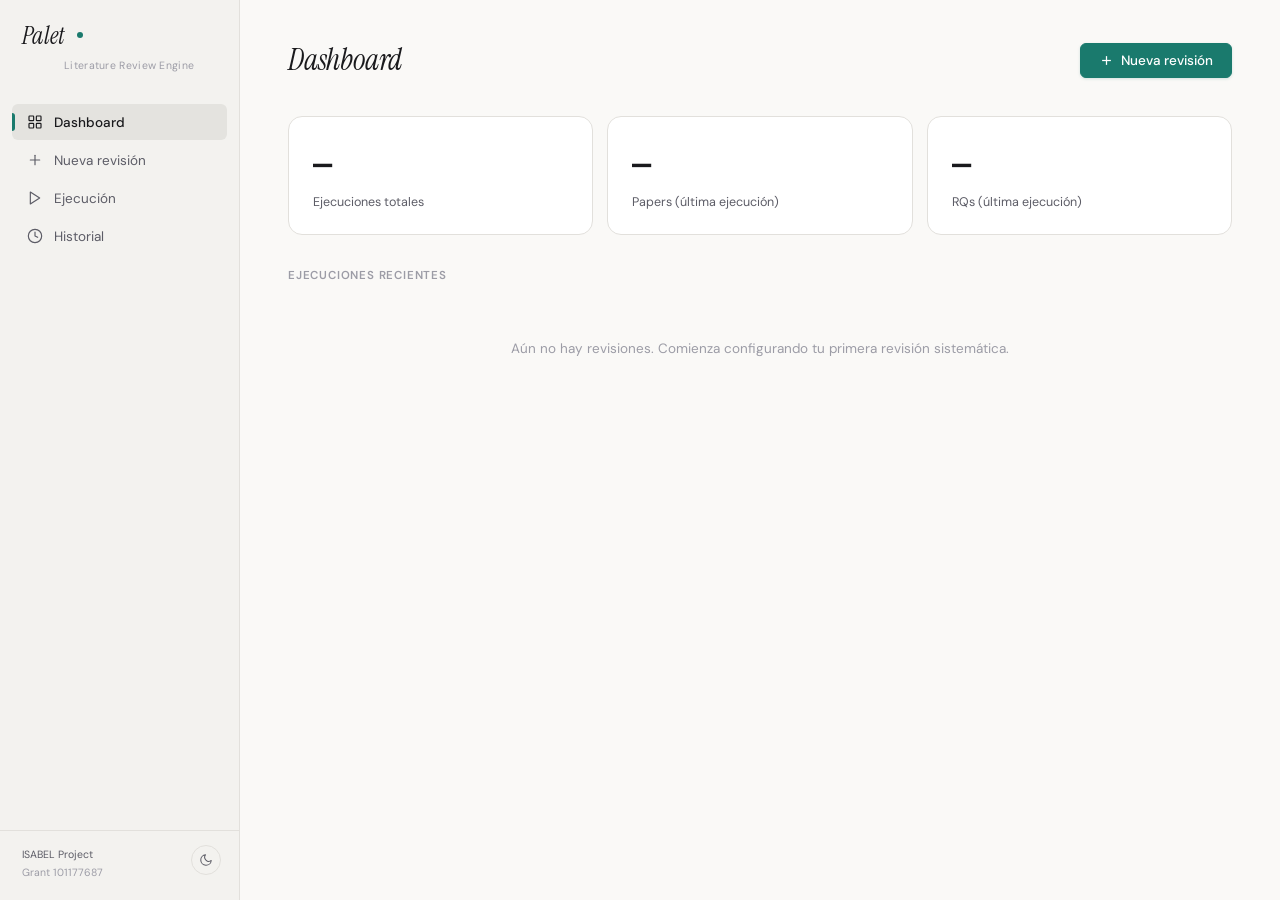
==== templates/index.html @ 7a65aa5c "feat: initial release of PALET v1.0 Prompt-based Automated Literature Extraction Tool for systematic" ====
<!DOCTYPE html>
<html lang="es">

<head>
    <meta charset="UTF-8">
    <meta name="viewport" content="width=device-width, initial-scale=1.0">
    <title>PALET</title>
    <link rel="stylesheet" href="/static/css/style.css">
</head>

<body>
    <!-- ═══ MOBILE OVERLAY ═══ -->
    <div class="sidebar-overlay" id="sidebar-overlay" onclick="closeMobileSidebar()"></div>

    <!-- ═══ SIDEBAR ═══ -->
    <nav class="sidebar" id="sidebar">
        <div class="sidebar-header">
            <div class="logo">
                <span class="logo-wordmark">Palet</span>
                <span class="logo-dot"></span>
            </div>
            <span class="logo-subtitle">Literature Review Engine</span>
        </div>

        <div class="sidebar-nav">
            <button class="nav-item active" data-view="dashboard" onclick="navigateTo('dashboard')">
                <span class="nav-icon">
                    <svg viewBox="0 0 24 24">
                        <rect x="3" y="3" width="7" height="7" rx="1" />
                        <rect x="14" y="3" width="7" height="7" rx="1" />
                        <rect x="3" y="14" width="7" height="7" rx="1" />
                        <rect x="14" y="14" width="7" height="7" rx="1" />
                    </svg>
                </span>
                <span>Dashboard</span>
            </button>
            <button class="nav-item" data-view="new-review" onclick="navigateTo('new-review')">
                <span class="nav-icon">
                    <svg viewBox="0 0 24 24">
                        <line x1="12" y1="5" x2="12" y2="19" />
                        <line x1="5" y1="12" x2="19" y2="12" />
                    </svg>
                </span>
                <span>Nueva revisión</span>
            </button>
            <button class="nav-item" data-view="execution" onclick="navigateTo('execution')">
                <span class="nav-icon">
                    <svg viewBox="0 0 24 24">
                        <polygon points="5 3 19 12 5 21 5 3" />
                    </svg>
                </span>
                <span>Ejecución</span>
                <span class="sidebar-pulse" id="sidebar-pulse"></span>
            </button>
            <button class="nav-item" data-view="history" onclick="navigateTo('history')">
                <span class="nav-icon">
                    <svg viewBox="0 0 24 24">
                        <circle cx="12" cy="12" r="10" />
                        <polyline points="12 6 12 12 16 14" />
                    </svg>
                </span>
                <span>Historial</span>
            </button>
        </div>

        <div class="sidebar-footer">
            <button class="theme-toggle" id="theme-toggle" onclick="toggleTheme()" title="Cambiar tema">
                <svg id="theme-icon-moon" viewBox="0 0 24 24">
                    <path d="M21 12.79A9 9 0 1 1 11.21 3 7 7 0 0 0 21 12.79z" />
                </svg>
                <svg id="theme-icon-sun" viewBox="0 0 24 24" style="display:none">
                    <circle cx="12" cy="12" r="5" />
                    <line x1="12" y1="1" x2="12" y2="3" />
                    <line x1="12" y1="21" x2="12" y2="23" />
                    <line x1="4.22" y1="4.22" x2="5.64" y2="5.64" />
                    <line x1="18.36" y1="18.36" x2="19.78" y2="19.78" />
                    <line x1="1" y1="12" x2="3" y2="12" />
                    <line x1="21" y1="12" x2="23" y2="12" />
                    <line x1="4.22" y1="19.78" x2="5.64" y2="18.36" />
                    <line x1="18.36" y1="5.64" x2="19.78" y2="4.22" />
                </svg>
            </button>
            <div class="sidebar-meta">ISABEL Project</div>
            <div class="sidebar-meta dim">Grant 101177687</div>
        </div>
    </nav>

    <!-- ═══ MAIN CONTENT ═══ -->
    <main class="content">

        <!-- Mobile header -->
        <div class="mobile-header">
            <button class="hamburger-btn" onclick="openMobileSidebar()">
                <svg viewBox="0 0 24 24">
                    <line x1="3" y1="12" x2="21" y2="12" />
                    <line x1="3" y1="6" x2="21" y2="6" />
                    <line x1="3" y1="18" x2="21" y2="18" />
                </svg>
            </button>
            <span class="logo-wordmark" style="font-size:22px;">Palet<span class="logo-dot"
                    style="width:5px;height:5px;"></span></span>
            <div style="width:40px;"></div>
        </div>

        <!-- ══ DASHBOARD ══ -->
        <section id="view-dashboard" class="view active">
            <div class="view-header">
                <h1>Dashboard</h1>
                <button class="btn btn-primary" onclick="navigateTo('new-review')">
                    <svg viewBox="0 0 24 24" width="16" height="16" stroke="currentColor" fill="none" stroke-width="2">
                        <line x1="12" y1="5" x2="12" y2="19" />
                        <line x1="5" y1="12" x2="19" y2="12" />
                    </svg>
                    Nueva revisión
                </button>
            </div>

            <div class="stats-grid" id="dashboard-stats">
                <div class="stat-card">
                    <div class="stat-value" id="stat-total-runs">—</div>
                    <div class="stat-label">Ejecuciones totales</div>
                </div>
                <div class="stat-card">
                    <div class="stat-value" id="stat-last-papers">—</div>
                    <div class="stat-label">Papers (última ejecución)</div>
                </div>
                <div class="stat-card">
                    <div class="stat-value" id="stat-last-rqs">—</div>
                    <div class="stat-label">RQs (última ejecución)</div>
                </div>
            </div>

            <!-- Sparkline chart -->
            <div class="sparkline-container" id="dashboard-sparkline" style="display:none;">
                <div class="sparkline-title">Papers por ejecución</div>
                <div class="sparkline-chart" id="sparkline-chart"></div>
            </div>

            <!-- Enriched last run card -->
            <div id="dashboard-last-run" style="display: none;"></div>

            <div class="section-header">
                <h2>Ejecuciones recientes</h2>
            </div>
            <div id="dashboard-recent" class="runs-list">
                <!-- Skeleton loading -->
                <div class="skeleton skeleton-card"></div>
                <div class="skeleton skeleton-card"></div>
                <div class="skeleton skeleton-card"></div>
            </div>
        </section>

        <!-- ══ NUEVA REVISIÓN ══ -->
        <section id="view-new-review" class="view">
            <div class="view-header">
                <h1>Nueva revisión sistemática</h1>
            </div>

            <form id="arq-form" onsubmit="return false;">
                <div class="form-layout">
                    <!-- Main column -->
                    <div class="form-main">
                        <div class="form-group">
                            <label for="seed-prompt">Seed Prompt</label>
                            <textarea id="seed-prompt" rows="12"
                                placeholder="Describe tu tema de investigación en lenguaje natural. Por ejemplo:&#10;&#10;Quiero investigar el impacto de la inteligencia artificial en el mercado laboral europeo, con foco en la creación y destrucción de empleo en sectores como manufactura, servicios y tecnología. Me interesan estudios empíricos publicados desde 2015 que analicen tanto los efectos positivos como negativos de la automatización y la digitalización en el empleo."></textarea>
                            <div class="form-hint">
                                <span id="char-count">0 caracteres</span>
                                <button type="button" class="btn-link" onclick="showSeedPrompts()">Cargar prompt
                                    existente</button>
                            </div>
                        </div>

                        <!-- Cost estimate -->
                        <div class="cost-card" id="cost-estimate" style="display: none;">
                            <div class="cost-header">
                                <span class="cost-title">Coste estimado</span>
                                <span class="cost-badge">aproximado</span>
                            </div>
                            <div class="cost-grid">
                                <div>
                                    <div class="cost-value" id="cost-usd">$0.00</div>
                                    <div class="cost-label">USD</div>
                                </div>
                                <div>
                                    <div class="cost-value" id="cost-eur">€0.00</div>
                                    <div class="cost-label">EUR</div>
                                </div>
                                <div>
                                    <div class="cost-value" id="cost-tokens">0</div>
                                    <div class="cost-label">tokens totales</div>
                                </div>
                            </div>
                            <div class="cost-note">
                                Basado en precios de Claude Sonnet 4.5 ($3/MTok input, $15/MTok output).
                                <a href="https://docs.anthropic.com" target="_blank">Verificar precios actuales</a>.
                            </div>
                        </div>
                    </div>

                    <!-- Parameters sidebar -->
                    <div class="form-sidebar">
                        <h3>Parámetros</h3>

                        <div class="param-group">
                            <div class="param-group-title">
                                <svg viewBox="0 0 24 24">
                                    <path d="M4 19.5A2.5 2.5 0 0 1 6.5 17H20" />
                                    <path d="M6.5 2H20v20H6.5A2.5 2.5 0 0 1 4 19.5v-15A2.5 2.5 0 0 1 6.5 2z" />
                                </svg>
                                Resultados
                            </div>
                            <div class="form-group">
                                <label for="max-results">Máx. papers por BD</label>
                                <input type="number" id="max-results" value="20" min="1" max="1000">
                            </div>
                        </div>

                        <div class="param-group">
                            <div class="param-group-title">
                                <svg viewBox="0 0 24 24">
                                    <rect x="3" y="4" width="18" height="18" rx="2" ry="2" />
                                    <line x1="16" y1="2" x2="16" y2="6" />
                                    <line x1="8" y1="2" x2="8" y2="6" />
                                    <line x1="3" y1="10" x2="21" y2="10" />
                                </svg>
                                Rango temporal
                            </div>
                            <div class="form-row">
                                <div class="form-group">
                                    <label for="min-year">Año mín.</label>
                                    <input type="number" id="min-year" value="1980" min="1900" max="2026">
                                </div>
                                <div class="form-group">
                                    <label for="max-year">Año máx.</label>
                                    <input type="number" id="max-year" value="2025" min="1900" max="2026">
                                </div>
                            </div>
                        </div>

                        <div class="param-group">
                            <div class="param-group-title">
                                <svg viewBox="0 0 24 24">
                                    <path d="M14 2H6a2 2 0 0 0-2 2v16a2 2 0 0 0 2 2h12a2 2 0 0 0 2-2V8z" />
                                    <polyline points="14 2 14 8 20 8" />
                                </svg>
                                Tipos de documento
                            </div>
                            <div class="checkbox-group">
                                <label class="checkbox"><input type="checkbox" name="doc-type" value="article" checked>
                                    Article</label>
                                <label class="checkbox"><input type="checkbox" name="doc-type" value="review" checked>
                                    Review</label>
                                <label class="checkbox"><input type="checkbox" name="doc-type" value="conference_paper">
                                    Conference paper</label>
                                <label class="checkbox"><input type="checkbox" name="doc-type" value="book_chapter">
                                    Book chapter</label>
                            </div>
                        </div>

                        <div class="param-group">
                            <div class="param-group-title">
                                <svg viewBox="0 0 24 24">
                                    <ellipse cx="12" cy="5" rx="9" ry="3" />
                                    <path d="M21 12c0 1.66-4 3-9 3s-9-1.34-9-3" />
                                    <path d="M3 5v14c0 1.66 4 3 9 3s9-1.34 9-3V5" />
                                </svg>
                                Bases de datos
                            </div>
                            <div class="checkbox-group">
                                <label class="checkbox"><input type="checkbox" name="database" value="openalex" checked>
                                    OpenAlex</label>
                                <label class="checkbox"><input type="checkbox" name="database" value="pubmed" checked>
                                    PubMed</label>
                                <label class="checkbox"><input type="checkbox" name="database" value="scopus" disabled>
                                    Scopus <span class="tag-disabled">pendiente token</span></label>
                            </div>
                        </div>

                        <div class="form-group" style="margin-top: 4px;">
                            <label class="checkbox toggle-checkbox">
                                <input type="checkbox" id="auto-accept" checked>
                                <span>Auto-accept</span>
                            </label>
                            <div class="form-hint" style="margin-top:4px;">Si está desactivado, se detiene tras cada
                                fase para aprobación.</div>
                        </div>

                        <div class="divider"></div>

                        <button type="button" class="btn btn-launch btn-full" onclick="launchPipeline()">
                            <svg viewBox="0 0 24 24">
                                <polygon points="5 3 19 12 5 21 5 3" />
                            </svg>
                            Iniciar revisión
                        </button>
                    </div>
                </div>
            </form>
        </section>

        <!-- ══ EJECUCIÓN ══ -->
        <section id="view-execution" class="view">
            <div class="view-header">
                <h1>Ejecución del pipeline</h1>
                <span class="exec-timer-display" id="exec-timer">0s</span>
            </div>

            <div id="exec-idle" class="empty-state-large">
                <div class="empty-state-illustration">
                    <svg viewBox="0 0 80 80">
                        <rect x="10" y="18" width="60" height="46" rx="4" stroke-width="1.5" />
                        <line x1="10" y1="30" x2="70" y2="30" stroke-width="1.5" />
                        <circle cx="18" cy="24" r="2" />
                        <circle cx="26" cy="24" r="2" />
                        <circle cx="34" cy="24" r="2" />
                        <line x1="22" y1="40" x2="58" y2="40" stroke-width="1.5" />
                        <line x1="22" y1="48" x2="48" y2="48" stroke-width="1.5" />
                        <line x1="22" y1="56" x2="38" y2="56" stroke-width="1.5" />
                    </svg>
                </div>
                <h3>Sin pipeline en ejecución</h3>
                <p>Configura y lanza una nueva revisión sistemática para comenzar.</p>
                <button class="btn btn-primary" onclick="navigateTo('new-review')">
                    <svg viewBox="0 0 24 24" width="16" height="16" stroke="currentColor" fill="none" stroke-width="2">
                        <line x1="12" y1="5" x2="12" y2="19" />
                        <line x1="5" y1="12" x2="19" y2="12" />
                    </svg>
                    Iniciar nueva revisión
                </button>
            </div>

            <div id="exec-active" style="display: none;">
                <!-- Phase stepper -->
                <div class="phase-stepper" id="phase-stepper"></div>

                <!-- Current phase status -->
                <div class="exec-status" id="exec-status">
                    <div class="spinner">
                        <div class="spinner-dot"></div>
                        <div class="spinner-dot"></div>
                        <div class="spinner-dot"></div>
                    </div>
                    <span id="exec-message">Iniciando...</span>
                </div>

                <!-- Approval buttons -->
                <div class="approval-bar" id="approval-bar" style="display: none;">
                    <span class="approval-text">Aprobar el resultado de esta fase?</span>
                    <button class="btn btn-approve" onclick="approvePhase()">Aprobar</button>
                    <button class="btn btn-reject" onclick="rejectPhase()">Rechazar</button>
                </div>

                <!-- Completed phases log -->
                <div class="phases-log" id="phases-log"></div>

                <!-- Result card -->
                <div class="result-card" id="result-card" style="display: none;">
                    <div class="result-icon">
                        <svg viewBox="0 0 52 52">
                            <circle cx="26" cy="26" r="24" />
                            <path d="M16 27l6 6 14-14" />
                        </svg>
                    </div>
                    <h2>Pipeline completado</h2>
                    <p id="result-message"></p>
                    <div class="result-actions">
                        <button class="btn btn-primary" id="btn-download-pdf" onclick="downloadResult()">
                            <svg viewBox="0 0 24 24" width="16" height="16" stroke="currentColor" fill="none"
                                stroke-width="2">
                                <path d="M21 15v4a2 2 0 0 1-2 2H5a2 2 0 0 1-2-2v-4" />
                                <polyline points="7 10 12 15 17 10" />
                                <line x1="12" y1="15" x2="12" y2="3" />
                            </svg>
                            Descargar PDF
                        </button>
                    </div>
                </div>

                <!-- Error card -->
                <div class="error-card" id="error-card" style="display: none;">
                    <div class="error-icon">
                        <svg viewBox="0 0 52 52">
                            <circle cx="26" cy="26" r="24" />
                            <line x1="18" y1="18" x2="34" y2="34" />
                            <line x1="34" y1="18" x2="18" y2="34" />
                        </svg>
                    </div>
                    <h2>Error en el pipeline</h2>
                    <p id="error-message"></p>
                </div>
            </div>
        </section>

        <!-- ══ HISTORIAL ══ -->
        <section id="view-history" class="view">
            <div class="view-header">
                <h1>Historial de ejecuciones</h1>
            </div>
            <div id="history-list" class="runs-list">
                <div class="skeleton skeleton-card"></div>
                <div class="skeleton skeleton-card"></div>
                <div class="skeleton skeleton-card"></div>
            </div>
        </section>

    </main>

    <!-- ═══ MODAL: Seed prompts ═══ -->
    <div class="modal-overlay" id="modal-seeds" onclick="closeSeedModal(event)">
        <div class="modal">
            <div class="modal-header">
                <h2>Seed prompts disponibles</h2>
                <button class="modal-close" onclick="closeSeedModal()">&times;</button>
            </div>
            <div class="modal-body" id="seeds-list">
                <div class="skeleton skeleton-card"></div>
                <div class="skeleton skeleton-card"></div>
            </div>
        </div>
    </div>

    <script src="/static/js/app.js"></script>
</body>

</html>
---- static/css/style.css ----
/* ══════════════════════════════════════════════════════════════════════
   PALET GUI — Stylesheet v2.1
   Design: Refined academic. Warm neutrals, generous whitespace,
           distinctive typography, sophisticated micro-interactions.
   ══════════════════════════════════════════════════════════════════════ */

/* ── Fonts ──────────────────────────────────────────────────────── */
@import url('https://fonts.googleapis.com/css2?family=DM+Sans:ital,opsz,wght@0,9..40,300;0,9..40,400;0,9..40,500;0,9..40,600;0,9..40,700&family=JetBrains+Mono:wght@400;500;600&family=Instrument+Serif:ital@0;1&display=swap');

:root {
    /* Palette — Light (warm academic teal) */
    --bg: #faf9f7;
    --bg-sidebar: #f3f2ef;
    --bg-card: #ffffff;
    --bg-hover: #edecea;
    --bg-active: #e4e3df;
    --bg-subtle: #f7f6f4;

    --text: #1a1a1d;
    --text-secondary: #5c5c66;
    --text-dim: #9c9ca6;

    --accent: #1a7a6d;
    --accent-hover: #15685d;
    --accent-light: #e6f5f2;
    --accent-glow: rgba(26, 122, 109, 0.12);

    --green: #2d9d6a;
    --green-bg: #e8f7ef;
    --red: #d94045;
    --red-bg: #fdeaeb;
    --orange: #d48806;
    --orange-bg: #fef6e0;

    --border: #e2e0dc;
    --border-light: #eeede9;

    --radius: 14px;
    --radius-sm: 10px;
    --radius-xs: 6px;
    --radius-full: 9999px;

    --shadow-sm: 0 1px 2px rgba(0, 0, 0, .03), 0 1px 3px rgba(0, 0, 0, .05);
    --shadow: 0 2px 8px rgba(0, 0, 0, .04), 0 1px 4px rgba(0, 0, 0, .06);
    --shadow-md: 0 4px 12px rgba(0, 0, 0, .05), 0 2px 6px rgba(0, 0, 0, .04);
    --shadow-lg: 0 8px 30px rgba(0, 0, 0, .07), 0 4px 12px rgba(0, 0, 0, .05);
    --shadow-glow: 0 0 20px var(--accent-glow);

    /* Typography */
    --font: 'DM Sans', -apple-system, BlinkMacSystemFont, 'Segoe UI', system-ui, sans-serif;
    --font-display: 'Instrument Serif', Georgia, 'Times New Roman', serif;
    --font-mono: 'JetBrains Mono', 'SF Mono', Menlo, Consolas, monospace;

    /* Layout */
    --sidebar-w: 240px;

    /* Transitions */
    --ease-out: cubic-bezier(0.16, 1, 0.3, 1);
    --ease-spring: cubic-bezier(0.34, 1.56, 0.64, 1);
}

/* ── Dark Mode ──────────────────────────────────────────────────── */
body.dark {
    --bg: #121214;
    --bg-sidebar: #0e0e10;
    --bg-card: #1c1c1f;
    --bg-hover: #26262a;
    --bg-active: #303035;
    --bg-subtle: #18181b;

    --text: #ededf0;
    --text-secondary: #9898a2;
    --text-dim: #5c5c66;

    --accent: #3cc9b4;
    --accent-hover: #4fd9c4;
    --accent-light: #162e2a;
    --accent-glow: rgba(60, 201, 180, 0.1);

    --green: #3cc98a;
    --green-bg: #162e1f;
    --red: #f06467;
    --red-bg: #2e1618;
    --orange: #f0a830;
    --orange-bg: #2e2510;

    --border: #2c2c30;
    --border-light: #222226;

    --shadow-sm: 0 1px 2px rgba(0, 0, 0, .2), 0 1px 3px rgba(0, 0, 0, .25);
    --shadow: 0 2px 8px rgba(0, 0, 0, .2), 0 1px 4px rgba(0, 0, 0, .25);
    --shadow-md: 0 4px 12px rgba(0, 0, 0, .25), 0 2px 6px rgba(0, 0, 0, .2);
    --shadow-lg: 0 8px 30px rgba(0, 0, 0, .35), 0 4px 12px rgba(0, 0, 0, .25);
    --shadow-glow: 0 0 20px var(--accent-glow);
}

/* ── Reset & Base ───────────────────────────────────────────────── */
*,
*::before,
*::after {
    box-sizing: border-box;
    margin: 0;
    padding: 0;
}

html {
    font-size: 15px;
    -webkit-font-smoothing: antialiased;
    -moz-osx-font-smoothing: grayscale;
    scrollbar-color: var(--border) transparent;
    scrollbar-width: thin;
}

body {
    font-family: var(--font);
    color: var(--text);
    background: var(--bg);
    display: flex;
    min-height: 100vh;
    line-height: 1.6;
    transition: background .3s var(--ease-out), color .3s var(--ease-out);
}

/* ── Scrollbar ──────────────────────────────────────────────────── */
::-webkit-scrollbar {
    width: 6px;
    height: 6px;
}

::-webkit-scrollbar-track {
    background: transparent;
}

::-webkit-scrollbar-thumb {
    background: var(--border);
    border-radius: 3px;
}

::-webkit-scrollbar-thumb:hover {
    background: var(--text-dim);
}

/* ══════════════════════════════════════════════════════════════════
   SIDEBAR
   ══════════════════════════════════════════════════════════════════ */
.sidebar {
    width: var(--sidebar-w);
    min-width: var(--sidebar-w);
    background: var(--bg-sidebar);
    border-right: 1px solid var(--border);
    display: flex;
    flex-direction: column;
    position: fixed;
    top: 0;
    left: 0;
    height: 100vh;
    z-index: 100;
    transition: background .3s var(--ease-out), border-color .3s var(--ease-out);
}

.sidebar-header {
    padding: 24px 22px 20px;
}

/* ── Logo ───────────────────────────────────────────────────────── */
.logo {
    display: flex;
    align-items: center;
    gap: 10px;
    margin-bottom: 4px;
}

.logo-mark {
    width: 32px;
    height: 32px;
    flex-shrink: 0;
    display: flex;
    align-items: center;
    justify-content: center;
}

.logo-mark svg {
    width: 32px;
    height: 32px;
}

.logo-wordmark {
    font-family: var(--font-display);
    font-size: 24px;
    font-weight: 400;
    letter-spacing: 0.3px;
    color: var(--text);
    font-style: italic;
    line-height: 1;
}

.logo-dot {
    display: inline-block;
    width: 6px;
    height: 6px;
    background: var(--accent);
    border-radius: 50%;
    margin-left: 1px;
    position: relative;
    top: -1px;
}

.logo-subtitle {
    font-size: 10.5px;
    color: var(--text-dim);
    letter-spacing: 0.3px;
    font-weight: 400;
    margin-left: 42px;
    /* align with wordmark after logo-mark */
}

/* ── Sidebar Nav ────────────────────────────────────────────────── */
.sidebar-nav {
    flex: 1;
    padding: 8px 12px;
    display: flex;
    flex-direction: column;
    gap: 2px;
}

.nav-item {
    display: flex;
    align-items: center;
    gap: 10px;
    padding: 9px 14px;
    border-radius: var(--radius-xs);
    border: none;
    background: none;
    color: var(--text-secondary);
    font-family: var(--font);
    font-size: 13.5px;
    font-weight: 400;
    cursor: pointer;
    transition: all .15s ease;
    text-align: left;
    width: 100%;
    position: relative;
}

.nav-item:hover {
    background: var(--bg-hover);
    color: var(--text);
}

.nav-item.active {
    background: var(--bg-active);
    color: var(--text);
    font-weight: 500;
}

.nav-item.active::before {
    content: '';
    position: absolute;
    left: 0;
    top: 50%;
    transform: translateY(-50%);
    width: 3px;
    height: 18px;
    background: var(--accent);
    border-radius: 0 3px 3px 0;
}

/* ── Nav Icons — FIXED sizing ───────────────────────────────────── */
.nav-icon {
    width: 18px;
    height: 18px;
    flex-shrink: 0;
    display: flex;
    align-items: center;
    justify-content: center;
}

.nav-icon svg {
    width: 16px;
    height: 16px;
    stroke: currentColor;
    fill: none;
    stroke-width: 1.75;
    stroke-linecap: round;
    stroke-linejoin: round;
}

/* Pipeline running indicator */
.sidebar-pulse {
    display: none;
    width: 7px;
    height: 7px;
    background: var(--accent);
    border-radius: 50%;
    margin-left: auto;
    animation: pulse-glow 2s ease-in-out infinite;
}

.sidebar-pulse.active {
    display: block;
}

@keyframes pulse-glow {

    0%,
    100% {
        box-shadow: 0 0 0 0 var(--accent-glow);
        opacity: 1;
    }

    50% {
        box-shadow: 0 0 8px 4px var(--accent-glow);
        opacity: 0.7;
    }
}

/* ── Sidebar Footer ─────────────────────────────────────────────── */
.sidebar-footer {
    padding: 16px 22px 18px;
    border-top: 1px solid var(--border);
    position: relative;
}

.sidebar-meta {
    font-size: 10.5px;
    color: var(--text-secondary);
}

.sidebar-meta.dim {
    color: var(--text-dim);
    margin-top: 1px;
}

.theme-toggle {
    position: absolute;
    top: 14px;
    right: 18px;
    background: none;
    border: 1px solid var(--border);
    border-radius: 50%;
    width: 30px;
    height: 30px;
    cursor: pointer;
    color: var(--text-secondary);
    display: flex;
    align-items: center;
    justify-content: center;
    transition: all .2s ease;
    line-height: 1;
    padding: 0;
}

.theme-toggle:hover {
    background: var(--bg-hover);
    color: var(--text);
    border-color: var(--text-dim);
    transform: rotate(15deg);
}

.theme-toggle svg {
    width: 14px;
    height: 14px;
    stroke: currentColor;
    fill: none;
    stroke-width: 1.75;
    stroke-linecap: round;
    stroke-linejoin: round;
}

/* ══════════════════════════════════════════════════════════════════
   MAIN CONTENT
   ══════════════════════════════════════════════════════════════════ */
.content {
    flex: 1;
    margin-left: var(--sidebar-w);
    padding: 36px 48px 64px;
    max-width: 1100px;
}

.view {
    display: none;
}

.view.active {
    display: block;
    animation: viewFadeIn .3s var(--ease-out);
}

@keyframes viewFadeIn {
    from {
        opacity: 0;
        transform: translateY(6px);
    }

    to {
        opacity: 1;
        transform: translateY(0);
    }
}

.view-header {
    display: flex;
    align-items: center;
    justify-content: space-between;
    margin-bottom: 32px;
}

.view-header h1 {
    font-family: var(--font-display);
    font-size: 30px;
    font-weight: 400;
    letter-spacing: -0.2px;
    font-style: italic;
}

.section-header {
    margin: 32px 0 16px;
}

.section-header h2 {
    font-size: 11.5px;
    font-weight: 600;
    text-transform: uppercase;
    letter-spacing: 0.8px;
    color: var(--text-dim);
}

/* ══════════════════════════════════════════════════════════════════
   STATS GRID
   ══════════════════════════════════════════════════════════════════ */
.stats-grid {
    display: grid;
    grid-template-columns: repeat(3, 1fr);
    gap: 14px;
    margin-bottom: 8px;
}

.stat-card {
    background: var(--bg-card);
    border: 1px solid var(--border);
    border-radius: var(--radius);
    padding: 22px 24px;
    transition: all .25s var(--ease-out);
    position: relative;
    overflow: hidden;
}

.stat-card::after {
    content: '';
    position: absolute;
    top: 0;
    left: 0;
    right: 0;
    height: 2px;
    background: linear-gradient(90deg, var(--accent), transparent);
    opacity: 0;
    transition: opacity .25s ease;
}

.stat-card:hover {
    transform: translateY(-1px);
    box-shadow: var(--shadow-md);
}

.stat-card:hover::after {
    opacity: 1;
}

.stat-card:nth-child(1) {
    animation: statCardIn .4s var(--ease-out) 0.05s both;
}

.stat-card:nth-child(2) {
    animation: statCardIn .4s var(--ease-out) 0.12s both;
}

.stat-card:nth-child(3) {
    animation: statCardIn .4s var(--ease-out) 0.19s both;
}

@keyframes statCardIn {
    from {
        opacity: 0;
        transform: translateY(10px);
    }

    to {
        opacity: 1;
        transform: translateY(0);
    }
}

.stat-value {
    font-family: var(--font-mono);
    font-size: 32px;
    font-weight: 600;
    letter-spacing: -1.5px;
    margin-bottom: 2px;
    color: var(--text);
}

.stat-label {
    font-size: 12.5px;
    color: var(--text-secondary);
    font-weight: 400;
}

/* ══════════════════════════════════════════════════════════════════
   LAST RUN CARD
   ══════════════════════════════════════════════════════════════════ */
.last-run-card {
    background: var(--bg-card);
    border: 1px solid var(--border);
    border-radius: var(--radius);
    padding: 22px 24px;
    margin-top: 14px;
    box-shadow: var(--shadow-sm);
    transition: all .25s var(--ease-out);
    animation: statCardIn .4s var(--ease-out) 0.25s both;
}

.last-run-header {
    display: flex;
    justify-content: space-between;
    align-items: center;
    margin-bottom: 12px;
}

.last-run-title {
    font-size: 11.5px;
    font-weight: 600;
    text-transform: uppercase;
    letter-spacing: .7px;
    color: var(--text-dim);
}

.last-run-date {
    font-family: var(--font-mono);
    font-size: 11.5px;
    color: var(--text-dim);
}

.last-run-prompt {
    font-size: 13px;
    line-height: 1.6;
    color: var(--text-secondary);
    margin-bottom: 16px;
    padding: 12px 14px;
    background: var(--bg-subtle);
    border-radius: var(--radius-xs);
    border: 1px solid var(--border-light);
}

.last-run-stats {
    display: grid;
    grid-template-columns: repeat(3, 1fr);
    gap: 10px;
    margin-bottom: 12px;
}

.last-run-stat {
    display: flex;
    flex-direction: column;
    align-items: center;
    padding: 10px;
    background: var(--bg-subtle);
    border-radius: var(--radius-xs);
    border: 1px solid var(--border-light);
}

.last-run-stat-value {
    font-family: var(--font-mono);
    font-size: 18px;
    font-weight: 600;
    color: var(--text);
    letter-spacing: -0.3px;
}

.last-run-stat-label {
    font-size: 10.5px;
    color: var(--text-dim);
    margin-top: 2px;
}

.last-run-tags {
    display: flex;
    flex-wrap: wrap;
    gap: 5px;
}

/* ══════════════════════════════════════════════════════════════════
   BUTTONS
   ══════════════════════════════════════════════════════════════════ */
.btn {
    display: inline-flex;
    align-items: center;
    gap: 7px;
    padding: 8px 18px;
    border-radius: var(--radius-xs);
    border: 1px solid var(--border);
    background: var(--bg-card);
    color: var(--text);
    font-family: var(--font);
    font-size: 13.5px;
    font-weight: 500;
    cursor: pointer;
    transition: all .2s var(--ease-out);
    white-space: nowrap;
}

.btn:hover {
    background: var(--bg-hover);
}

.btn svg {
    width: 15px;
    height: 15px;
    flex-shrink: 0;
}

.btn-primary {
    background: var(--accent);
    color: #fff;
    border-color: var(--accent);
    box-shadow: 0 1px 3px rgba(26, 122, 109, 0.18);
}

.btn-primary:hover {
    background: var(--accent-hover);
    border-color: var(--accent-hover);
    box-shadow: 0 2px 8px rgba(26, 122, 109, 0.22);
    transform: translateY(-1px);
}

.btn-primary:active {
    transform: translateY(0);
}

.btn-primary:disabled {
    opacity: .5;
    cursor: not-allowed;
    transform: none;
}

.btn-full {
    width: 100%;
    justify-content: center;
}

.btn-launch {
    background: var(--accent);
    color: #fff;
    border-color: var(--accent);
    padding: 12px 24px;
    font-size: 14px;
    font-weight: 600;
    border-radius: var(--radius-sm);
    box-shadow: 0 2px 8px rgba(26, 122, 109, 0.18);
    transition: all .25s var(--ease-out);
}

.btn-launch:hover {
    background: var(--accent-hover);
    border-color: var(--accent-hover);
    box-shadow: 0 4px 14px rgba(26, 122, 109, 0.25);
    transform: translateY(-1px);
}

.btn-launch:active {
    transform: translateY(0);
}

.btn-launch svg {
    width: 15px;
    height: 15px;
    stroke: currentColor;
    fill: none;
    stroke-width: 2;
}

.btn-approve {
    background: var(--green);
    color: #fff;
    border-color: var(--green);
}

.btn-approve:hover {
    filter: brightness(1.05);
    transform: translateY(-1px);
}

.btn-reject {
    background: var(--red);
    color: #fff;
    border-color: var(--red);
}

.btn-reject:hover {
    filter: brightness(1.05);
    transform: translateY(-1px);
}

.btn-link {
    background: none;
    border: none;
    color: var(--accent);
    font-family: var(--font);
    font-size: 12.5px;
    cursor: pointer;
    padding: 0;
    font-weight: 500;
}

.btn-link:hover {
    text-decoration: underline;
}

/* ══════════════════════════════════════════════════════════════════
   FORMS
   ══════════════════════════════════════════════════════════════════ */
.form-layout {
    display: grid;
    grid-template-columns: 1fr 300px;
    gap: 36px;
    align-items: start;
}

.form-group {
    margin-bottom: 18px;
}

.form-group label {
    display: block;
    font-size: 12.5px;
    font-weight: 500;
    color: var(--text-secondary);
    margin-bottom: 6px;
}

.form-group textarea,
.form-group input[type="number"],
.form-group input[type="text"] {
    width: 100%;
    padding: 10px 14px;
    border: 1px solid var(--border);
    border-radius: var(--radius-xs);
    font-family: var(--font);
    font-size: 13.5px;
    color: var(--text);
    background: var(--bg-card);
    transition: border-color .2s ease, box-shadow .2s ease, background .3s var(--ease-out);
    outline: none;
}

.form-group textarea {
    font-family: var(--font-mono);
    font-size: 12.5px;
    line-height: 1.65;
    resize: vertical;
    min-height: 200px;
}

.form-group textarea:focus,
.form-group input:focus {
    border-color: var(--accent);
    box-shadow: 0 0 0 3px var(--accent-glow);
}

.form-group textarea::placeholder {
    color: var(--text-dim);
    font-style: italic;
}

.form-row {
    display: grid;
    grid-template-columns: 1fr 1fr;
    gap: 10px;
}

.form-hint {
    display: flex;
    justify-content: space-between;
    align-items: center;
    margin-top: 6px;
    font-size: 11.5px;
    color: var(--text-dim);
}

.checkbox-group {
    display: flex;
    flex-direction: column;
    gap: 7px;
}

.checkbox {
    display: flex;
    align-items: center;
    gap: 8px;
    font-size: 13px;
    color: var(--text);
    cursor: pointer;
    font-weight: 400;
}

.checkbox input[type="checkbox"] {
    width: 15px;
    height: 15px;
    accent-color: var(--accent);
    cursor: pointer;
    flex-shrink: 0;
}

.toggle-checkbox {
    font-weight: 500 !important;
    color: var(--text) !important;
}

.tag-disabled {
    font-size: 9.5px;
    color: var(--text-dim);
    background: var(--bg-hover);
    padding: 1px 7px;
    border-radius: var(--radius-full);
    margin-left: 4px;
}

.divider {
    height: 1px;
    background: var(--border);
    margin: 20px 0;
}

/* ── Form Sidebar ───────────────────────────────────────────────── */
.form-sidebar h3 {
    font-size: 15px;
    font-weight: 500;
    margin-bottom: 20px;
    padding-bottom: 12px;
    border-bottom: 1px solid var(--border);
}

.param-group {
    background: var(--bg-subtle);
    border: 1px solid var(--border-light);
    border-radius: var(--radius-xs);
    padding: 14px 16px;
    margin-bottom: 12px;
}

/* ── Param Group Title — FIXED icon sizing ──────────────────────── */
.param-group-title {
    font-size: 11px;
    font-weight: 600;
    text-transform: uppercase;
    letter-spacing: 0.6px;
    color: var(--text-dim);
    margin-bottom: 12px;
    display: flex;
    align-items: center;
    gap: 6px;
}

.param-group-title svg {
    width: 13px;
    height: 13px;
    stroke: var(--text-dim);
    fill: none;
    stroke-width: 1.75;
    stroke-linecap: round;
    stroke-linejoin: round;
    flex-shrink: 0;
}

.param-group .form-group {
    margin-bottom: 12px;
}

.param-group .form-group:last-child {
    margin-bottom: 0;
}

.param-group .form-group label {
    font-size: 12px;
}

.param-group .form-group input[type="number"] {
    padding: 8px 12px;
    font-size: 13px;
}

/* ══════════════════════════════════════════════════════════════════
   COST CARD
   ══════════════════════════════════════════════════════════════════ */
.cost-card {
    background: var(--bg-card);
    border: 1px solid var(--border);
    border-radius: var(--radius);
    padding: 20px 22px;
    box-shadow: var(--shadow-sm);
    margin-top: 14px;
    transition: all .3s var(--ease-out);
    animation: slideUp .35s var(--ease-out);
}

@keyframes slideUp {
    from {
        opacity: 0;
        transform: translateY(10px);
    }

    to {
        opacity: 1;
        transform: translateY(0);
    }
}

.cost-header {
    display: flex;
    align-items: center;
    gap: 8px;
    margin-bottom: 14px;
}

.cost-title {
    font-size: 14px;
    font-weight: 500;
}

.cost-badge {
    font-size: 9.5px;
    text-transform: uppercase;
    letter-spacing: .7px;
    color: var(--orange);
    background: var(--orange-bg);
    padding: 2px 8px;
    border-radius: var(--radius-full);
    font-weight: 600;
}

.cost-grid {
    display: grid;
    grid-template-columns: 1fr 1fr 1fr;
    gap: 14px;
    margin-bottom: 12px;
}

.cost-value {
    font-size: 22px;
    font-weight: 600;
    font-family: var(--font-mono);
    letter-spacing: -0.5px;
}

.cost-label {
    font-size: 11px;
    color: var(--text-dim);
    margin-top: 2px;
}

.cost-note {
    font-size: 11px;
    color: var(--text-dim);
    line-height: 1.5;
}

.cost-note a {
    color: var(--accent);
    text-decoration: none;
}

.cost-note a:hover {
    text-decoration: underline;
}

/* ══════════════════════════════════════════════════════════════════
   EXECUTION VIEW
   ══════════════════════════════════════════════════════════════════ */
.empty-state-large {
    text-align: center;
    padding: 72px 20px;
    color: var(--text-secondary);
}

.empty-state-illustration {
    margin-bottom: 20px;
}

.empty-state-illustration svg {
    width: 64px;
    height: 64px;
    stroke: var(--border);
    fill: none;
    stroke-width: 1;
}

.empty-state-large h3 {
    font-family: var(--font-display);
    font-size: 20px;
    font-weight: 400;
    font-style: italic;
    color: var(--text);
    margin-bottom: 6px;
}

.empty-state-large p {
    margin-bottom: 20px;
    font-size: 13.5px;
    color: var(--text-secondary);
}

/* Timer */
.exec-timer-display {
    font-family: var(--font-mono);
    font-size: 13.5px;
    font-weight: 500;
    color: var(--text-secondary);
    background: var(--bg-card);
    border: 1px solid var(--border);
    padding: 6px 14px;
    border-radius: var(--radius-xs);
    letter-spacing: 0.3px;
    transition: all .25s var(--ease-out);
}

/* ── Phase Stepper ──────────────────────────────────────────────── */
.phase-stepper {
    display: flex;
    align-items: center;
    margin-bottom: 24px;
    padding: 16px 20px;
    background: var(--bg-card);
    border: 1px solid var(--border);
    border-radius: var(--radius);
    box-shadow: var(--shadow-sm);
    transition: all .25s var(--ease-out);
}

.step {
    display: flex;
    align-items: center;
    gap: 8px;
    flex-shrink: 0;
}

.step-circle {
    width: 28px;
    height: 28px;
    border-radius: 50%;
    border: 2px solid var(--border);
    display: flex;
    align-items: center;
    justify-content: center;
    font-family: var(--font-mono);
    font-size: 11px;
    font-weight: 600;
    color: var(--text-dim);
    background: var(--bg-card);
    transition: all .3s var(--ease-out);
    flex-shrink: 0;
}

.step-circle svg {
    width: 14px;
    height: 14px;
    stroke: currentColor;
    fill: none;
    stroke-width: 2.5;
}

.step-label {
    font-size: 11px;
    font-weight: 500;
    color: var(--text-dim);
    white-space: nowrap;
    transition: color .2s ease;
}

.step-connector {
    flex: 1;
    height: 2px;
    background: var(--border);
    margin: 0 6px;
    min-width: 12px;
    border-radius: 1px;
    transition: background .3s var(--ease-out);
}

/* Step states */
.step.completed .step-circle {
    background: var(--green);
    border-color: var(--green);
    color: #fff;
}

.step.completed .step-label {
    color: var(--text);
}

.step.completed+.step-connector,
.step-connector.completed {
    background: var(--green);
}

.step.active .step-circle {
    border-color: var(--accent);
    color: var(--accent);
    box-shadow: 0 0 0 4px var(--accent-glow);
    animation: stepPulse 2s ease-in-out infinite;
}

.step.active .step-label {
    color: var(--accent);
    font-weight: 600;
}

@keyframes stepPulse {

    0%,
    100% {
        box-shadow: 0 0 0 4px var(--accent-glow);
    }

    50% {
        box-shadow: 0 0 0 8px transparent;
    }
}

.step.error .step-circle {
    border-color: var(--red);
    background: var(--red-bg);
    color: var(--red);
}

.step.error .step-label {
    color: var(--red);
}

/* Status bar */
.exec-status {
    display: flex;
    align-items: center;
    gap: 12px;
    padding: 14px 20px;
    background: var(--bg-card);
    border: 1px solid var(--border);
    border-radius: var(--radius-sm);
    margin-bottom: 16px;
    box-shadow: var(--shadow-sm);
    font-size: 13.5px;
    color: var(--text-secondary);
    transition: all .25s var(--ease-out);
}

/* Spinner */
.spinner {
    display: flex;
    gap: 3px;
    align-items: center;
    flex-shrink: 0;
}

.spinner-dot {
    width: 5px;
    height: 5px;
    background: var(--accent);
    border-radius: 50%;
    animation: dotBounce .6s ease-in-out infinite alternate;
}

.spinner-dot:nth-child(2) {
    animation-delay: 0.2s;
}

.spinner-dot:nth-child(3) {
    animation-delay: 0.4s;
}

@keyframes dotBounce {
    from {
        opacity: 0.3;
        transform: scale(0.8);
    }

    to {
        opacity: 1;
        transform: scale(1.1);
    }
}

/* Approval bar */
.approval-bar {
    display: flex;
    align-items: center;
    gap: 10px;
    padding: 14px 20px;
    background: var(--orange-bg);
    border: 1px solid rgba(212, 136, 6, 0.2);
    border-radius: var(--radius-sm);
    margin-bottom: 16px;
    animation: slideUp .3s var(--ease-out);
}

body.dark .approval-bar {
    border-color: rgba(240, 168, 48, 0.15);
}

.approval-text {
    flex: 1;
    font-size: 13.5px;
    font-weight: 500;
    color: #7a5a00;
}

body.dark .approval-text {
    color: var(--orange);
}

/* ── Phases Log ─────────────────────────────────────────────────── */
.phases-log {
    display: flex;
    flex-direction: column;
    gap: 6px;
}

.phase-log-item {
    padding: 14px 18px;
    background: var(--bg-card);
    border: 1px solid var(--border);
    border-radius: var(--radius-xs);
    transition: all .25s var(--ease-out);
    animation: slideUp .3s var(--ease-out);
}

.phase-log-header {
    display: flex;
    align-items: center;
    gap: 10px;
    cursor: pointer;
    user-select: none;
}

.phase-log-header:hover .phase-log-chevron {
    color: var(--accent);
}

.phase-log-badge {
    font-family: var(--font-mono);
    font-size: 10.5px;
    font-weight: 600;
    padding: 3px 9px;
    border-radius: var(--radius-full);
    background: var(--green-bg);
    color: var(--green);
    white-space: nowrap;
}

.phase-log-text {
    font-size: 12.5px;
    color: var(--text-secondary);
    line-height: 1.5;
    flex: 1;
}

.phase-log-chevron {
    margin-left: auto;
    color: var(--text-dim);
    transition: all .2s ease;
    flex-shrink: 0;
    width: 16px;
    height: 16px;
    display: flex;
    align-items: center;
    justify-content: center;
}

.phase-log-chevron svg {
    width: 14px;
    height: 14px;
    stroke: currentColor;
    fill: none;
    stroke-width: 2;
    transition: transform .2s ease;
}

.phase-log-chevron.open svg {
    transform: rotate(90deg);
}

/* ── Phase Details ──────────────────────────────────────────────── */
.phase-log-details {
    overflow: hidden;
    max-height: 0;
    opacity: 0;
    transition: max-height .35s var(--ease-out), opacity .25s ease, margin .25s ease;
    margin-top: 0;
    padding-top: 0;
}

.phase-log-details.open {
    max-height: 2000px;
    opacity: 1;
    margin-top: 12px;
    padding-top: 12px;
    border-top: 1px solid var(--border-light);
}

.detail-section {
    margin-bottom: 14px;
}

.detail-section:last-child {
    margin-bottom: 0;
}

.detail-title {
    font-size: 10.5px;
    font-weight: 600;
    text-transform: uppercase;
    letter-spacing: .7px;
    color: var(--text-dim);
    margin-bottom: 8px;
}

.detail-subtitle {
    font-size: 10.5px;
    font-weight: 500;
    color: var(--text-dim);
    display: block;
    margin-bottom: 6px;
}

.detail-empty {
    font-size: 12px;
    color: var(--text-dim);
    font-style: italic;
}

/* ARQ details */
.detail-rq {
    font-size: 12.5px;
    line-height: 1.5;
    padding: 6px 0;
    border-bottom: 1px solid var(--border-light);
    color: var(--text);
}

.detail-rq:last-child {
    border-bottom: none;
}

.detail-rq-num {
    font-family: var(--font-mono);
    font-size: 10.5px;
    font-weight: 600;
    color: var(--accent);
    margin-right: 6px;
    white-space: nowrap;
}

.detail-rq-num.dim {
    color: var(--text-dim);
}

.detail-tags {
    display: flex;
    flex-wrap: wrap;
    gap: 5px;
}

.detail-tag {
    font-size: 11px;
    font-family: var(--font-mono);
    padding: 3px 10px;
    background: var(--bg-hover);
    border-radius: var(--radius-full);
    color: var(--text-secondary);
    border: 1px solid var(--border-light);
}

.detail-criterion {
    font-size: 12px;
    line-height: 1.5;
    padding: 3px 0;
    color: var(--text-secondary);
}

.detail-criterion.inclusion {
    color: var(--green);
}

.detail-criterion.exclusion {
    color: var(--text-secondary);
}

/* QSP details */
.detail-code {
    font-family: var(--font-mono);
    font-size: 11.5px;
    line-height: 1.6;
    padding: 10px 14px;
    background: var(--bg-subtle);
    border: 1px solid var(--border-light);
    border-radius: var(--radius-xs);
    word-break: break-all;
    color: var(--text);
}

.detail-code.alt {
    margin-bottom: 6px;
    background: var(--bg);
}

.detail-text {
    font-size: 12.5px;
    line-height: 1.6;
    color: var(--text-secondary);
}

/* SE details */
.detail-stats {
    display: grid;
    grid-template-columns: repeat(4, 1fr);
    gap: 10px;
    margin-bottom: 14px;
}

.detail-stat {
    display: flex;
    flex-direction: column;
    padding: 10px 12px;
    background: var(--bg-subtle);
    border-radius: var(--radius-xs);
    border: 1px solid var(--border-light);
}

.detail-stat-value {
    font-family: var(--font-mono);
    font-size: 16px;
    font-weight: 600;
    color: var(--text);
    letter-spacing: -0.3px;
}

.detail-stat-label {
    font-size: 10.5px;
    color: var(--text-dim);
    margin-top: 2px;
}

.detail-subsection {
    margin-bottom: 10px;
}

.detail-row {
    display: flex;
    justify-content: space-between;
    align-items: center;
    padding: 4px 0;
    font-size: 12px;
    color: var(--text-secondary);
    border-bottom: 1px solid var(--border-light);
}

.detail-row:last-child {
    border-bottom: none;
}

.detail-row-value {
    font-family: var(--font-mono);
    font-weight: 500;
    color: var(--text);
}

/* MAP details */
.detail-rq-row {
    padding: 8px 0;
    border-bottom: 1px solid var(--border-light);
}

.detail-rq-row:last-child {
    border-bottom: none;
}

.detail-rq-row.unmatched {
    opacity: .6;
}

.detail-rq-row-header {
    display: flex;
    justify-content: space-between;
    align-items: center;
}

.detail-rq-count {
    font-family: var(--font-mono);
    font-size: 12.5px;
    font-weight: 600;
    color: var(--accent);
}

.detail-rq-text {
    font-size: 11.5px;
    color: var(--text-secondary);
    line-height: 1.5;
    margin-top: 3px;
}

/* ── Mini Bar Chart ─────────────────────────────────────────────── */
.mini-chart {
    display: flex;
    align-items: flex-end;
    gap: 2px;
    height: 36px;
    margin-top: 6px;
}

.mini-chart-bar {
    flex: 1;
    background: var(--accent);
    border-radius: 2px 2px 0 0;
    min-height: 2px;
    opacity: 0.7;
    transition: opacity .15s ease;
}

.mini-chart-bar:hover {
    opacity: 1;
}

/* ── Sparkline ──────────────────────────────────────────────────── */
.sparkline-container {
    margin-top: 14px;
    padding: 18px 24px;
    background: var(--bg-card);
    border: 1px solid var(--border);
    border-radius: var(--radius);
    animation: statCardIn .4s var(--ease-out) 0.3s both;
}

.sparkline-title {
    font-size: 11.5px;
    font-weight: 600;
    text-transform: uppercase;
    letter-spacing: .7px;
    color: var(--text-dim);
    margin-bottom: 10px;
}

.sparkline-chart {
    width: 100%;
    height: 52px;
}

.sparkline-chart svg {
    width: 100%;
    height: 100%;
}

.sparkline-line {
    fill: none;
    stroke: var(--accent);
    stroke-width: 2;
    stroke-linecap: round;
    stroke-linejoin: round;
}

.sparkline-area {
    fill: var(--accent-glow);
}

.sparkline-dot {
    fill: var(--accent);
}

/* ── Result & Error cards ───────────────────────────────────────── */
.result-card {
    text-align: center;
    padding: 44px 32px;
    background: var(--bg-card);
    border: 2px solid var(--green);
    border-radius: var(--radius);
    margin-top: 20px;
    box-shadow: var(--shadow), 0 0 24px rgba(45, 157, 106, 0.06);
    transition: all .25s var(--ease-out);
    animation: celebrateIn .5s var(--ease-spring);
    position: relative;
    overflow: hidden;
}

.result-card::before {
    content: '';
    position: absolute;
    top: 0;
    left: 0;
    right: 0;
    height: 3px;
    background: linear-gradient(90deg, var(--green), var(--accent), var(--green));
}

@keyframes celebrateIn {
    from {
        opacity: 0;
        transform: scale(0.96) translateY(10px);
    }

    to {
        opacity: 1;
        transform: scale(1) translateY(0);
    }
}

.error-card {
    text-align: center;
    padding: 44px 32px;
    background: var(--bg-card);
    border: 2px solid var(--red);
    border-radius: var(--radius);
    margin-top: 20px;
    box-shadow: var(--shadow);
    transition: all .25s var(--ease-out);
    animation: slideUp .4s var(--ease-out);
}

.result-icon,
.error-icon {
    margin-bottom: 14px;
}

.result-icon svg {
    width: 44px;
    height: 44px;
    stroke: var(--green);
    fill: none;
    stroke-width: 1.5;
}

.error-icon svg {
    width: 44px;
    height: 44px;
    stroke: var(--red);
    fill: none;
    stroke-width: 1.5;
}

.result-card h2,
.error-card h2 {
    font-family: var(--font-display);
    font-size: 20px;
    font-weight: 400;
    font-style: italic;
    margin-bottom: 6px;
}

.result-card p,
.error-card p {
    color: var(--text-secondary);
    font-size: 13.5px;
    margin-bottom: 24px;
}

.result-actions {
    display: flex;
    gap: 10px;
    justify-content: center;
}

/* ══════════════════════════════════════════════════════════════════
   RUNS LIST
   ══════════════════════════════════════════════════════════════════ */
.runs-list {
    display: flex;
    flex-direction: column;
    gap: 5px;
}

.run-item {
    display: grid;
    grid-template-columns: 130px 1fr 80px 85px;
    gap: 14px;
    align-items: center;
    padding: 12px 18px;
    background: var(--bg-card);
    border: 1px solid var(--border);
    border-radius: var(--radius-xs);
    transition: all .2s var(--ease-out);
    position: relative;
    overflow: hidden;
}

.run-item::before {
    content: '';
    position: absolute;
    left: 0;
    top: 0;
    bottom: 0;
    width: 3px;
    background: var(--border);
    transition: background .2s ease;
}

.run-item.status-completed::before {
    background: var(--green);
}

.run-item.status-running::before {
    background: var(--accent);
}

.run-item.status-error::before {
    background: var(--red);
}

.run-item:hover {
    box-shadow: var(--shadow);
    transform: translateX(2px);
}

.run-date {
    font-family: var(--font-mono);
    font-size: 11.5px;
    color: var(--text-secondary);
}

.run-prompt {
    font-size: 12.5px;
    color: var(--text);
    overflow: hidden;
    text-overflow: ellipsis;
    white-space: nowrap;
}

.run-papers {
    font-size: 12.5px;
    color: var(--text-secondary);
    text-align: right;
}

.run-status {
    font-size: 10.5px;
    font-weight: 600;
    text-transform: uppercase;
    letter-spacing: .4px;
    text-align: right;
    padding: 3px 9px;
    border-radius: var(--radius-full);
}

.run-status.completed {
    color: var(--green);
    background: var(--green-bg);
}

.run-status.running {
    color: var(--accent);
    background: var(--accent-light);
}

.run-status.error {
    color: var(--red);
    background: var(--red-bg);
}

.empty-state {
    text-align: center;
    padding: 36px 20px;
    color: var(--text-dim);
    font-size: 13.5px;
}

/* ── Skeleton ───────────────────────────────────────────────────── */
.skeleton {
    background: linear-gradient(90deg, var(--bg-hover) 25%, var(--bg-subtle) 50%, var(--bg-hover) 75%);
    background-size: 200% 100%;
    animation: shimmer 1.5s infinite;
    border-radius: var(--radius-xs);
}

@keyframes shimmer {
    0% {
        background-position: 200% 0;
    }

    100% {
        background-position: -200% 0;
    }
}

.skeleton-card {
    height: 56px;
    border-radius: var(--radius-xs);
    margin-bottom: 6px;
}

.skeleton-stat {
    height: 80px;
    border-radius: var(--radius);
}

/* ══════════════════════════════════════════════════════════════════
   MODAL
   ══════════════════════════════════════════════════════════════════ */
.modal-overlay {
    display: none;
    position: fixed;
    inset: 0;
    background: rgba(0, 0, 0, .25);
    z-index: 1000;
    align-items: center;
    justify-content: center;
    backdrop-filter: blur(4px);
    -webkit-backdrop-filter: blur(4px);
}

body.dark .modal-overlay {
    background: rgba(0, 0, 0, .45);
    backdrop-filter: blur(8px);
    -webkit-backdrop-filter: blur(8px);
}

.modal-overlay.open {
    display: flex;
}

.modal {
    background: var(--bg-card);
    border: 1px solid var(--border);
    border-radius: var(--radius);
    width: 520px;
    max-height: 65vh;
    overflow: hidden;
    box-shadow: var(--shadow-lg);
    display: flex;
    flex-direction: column;
    animation: modalIn .3s var(--ease-spring);
}

@keyframes modalIn {
    from {
        opacity: 0;
        transform: scale(0.96) translateY(6px);
    }

    to {
        opacity: 1;
        transform: scale(1) translateY(0);
    }
}

.modal-header {
    display: flex;
    align-items: center;
    justify-content: space-between;
    padding: 18px 22px;
    border-bottom: 1px solid var(--border);
}

.modal-header h2 {
    font-family: var(--font-display);
    font-size: 17px;
    font-weight: 400;
    font-style: italic;
}

.modal-close {
    background: none;
    border: none;
    font-size: 22px;
    color: var(--text-dim);
    cursor: pointer;
    padding: 0 4px;
    line-height: 1;
    transition: color .15s ease;
}

.modal-close:hover {
    color: var(--text);
}

.modal-body {
    padding: 16px 22px 22px;
    overflow-y: auto;
}

.seed-option {
    padding: 12px 14px;
    border: 1px solid var(--border);
    border-radius: var(--radius-xs);
    margin-bottom: 6px;
    cursor: pointer;
    transition: all .2s ease;
}

.seed-option:hover {
    background: var(--bg-hover);
    border-color: var(--accent);
    transform: translateX(3px);
}

.seed-name {
    font-family: var(--font-mono);
    font-size: 12.5px;
    font-weight: 500;
    margin-bottom: 3px;
}

.seed-preview {
    font-size: 11.5px;
    color: var(--text-secondary);
    line-height: 1.5;
    display: -webkit-box;
    -webkit-line-clamp: 2;
    -webkit-box-orient: vertical;
    overflow: hidden;
}

/* ══════════════════════════════════════════════════════════════════
   DONUT CHART
   ══════════════════════════════════════════════════════════════════ */
.donut-container {
    display: flex;
    align-items: center;
    gap: 16px;
    margin-top: 10px;
    margin-bottom: 14px;
}

.donut-chart {
    width: 72px;
    height: 72px;
    flex-shrink: 0;
}

.donut-chart svg {
    width: 100%;
    height: 100%;
    transform: rotate(-90deg);
}

.donut-segment {
    fill: none;
    stroke-width: 6;
    stroke-linecap: round;
}

.donut-legend {
    display: flex;
    flex-direction: column;
    gap: 3px;
}

.donut-legend-item {
    display: flex;
    align-items: center;
    gap: 6px;
    font-size: 11.5px;
    color: var(--text-secondary);
}

.donut-legend-dot {
    width: 7px;
    height: 7px;
    border-radius: 50%;
    flex-shrink: 0;
}

/* ══════════════════════════════════════════════════════════════════
   RESPONSIVE
   ══════════════════════════════════════════════════════════════════ */
@media (max-width: 1024px) {
    .content {
        padding: 28px 28px 56px;
    }

    .form-layout {
        grid-template-columns: 1fr;
    }

    .detail-stats {
        grid-template-columns: repeat(2, 1fr);
    }
}

@media (max-width: 768px) {
    .sidebar {
        transform: translateX(-100%);
        transition: transform .3s var(--ease-out);
        z-index: 200;
    }

    .sidebar.open {
        transform: translateX(0);
    }

    .content {
        margin-left: 0;
        padding: 20px 16px 44px;
    }

    .mobile-header {
        display: flex;
        align-items: center;
        justify-content: space-between;
        padding: 14px 0 20px;
    }

    .hamburger-btn {
        display: flex;
        align-items: center;
        justify-content: center;
        width: 36px;
        height: 36px;
        background: none;
        border: 1px solid var(--border);
        border-radius: var(--radius-xs);
        cursor: pointer;
        color: var(--text);
    }

    .hamburger-btn svg {
        width: 18px;
        height: 18px;
        stroke: currentColor;
        fill: none;
        stroke-width: 1.75;
    }

    .stats-grid {
        grid-template-columns: 1fr;
    }

    .run-item {
        grid-template-columns: 1fr 80px;
        gap: 6px;
    }

    .run-date,
    .run-papers {
        display: none;
    }

    .view-header h1 {
        font-size: 24px;
    }

    .phase-stepper {
        overflow-x: auto;
        padding: 12px 10px;
    }

    .step-label {
        display: none;
    }
}

@media (min-width: 769px) {
    .mobile-header {
        display: none;
    }

    .hamburger-btn {
        display: none;
    }

    .sidebar-overlay {
        display: none !important;
    }
}

.sidebar-overlay {
    display: none;
    position: fixed;
    inset: 0;
    background: rgba(0, 0, 0, .3);
    z-index: 150;
}

.sidebar-overlay.open {
    display: block;
}

/* ══════════════════════════════════════════════════════════════════
   UTILITY — smooth theme transitions
   ══════════════════════════════════════════════════════════════════ */
.sidebar,
.stat-card,
.last-run-card,
.cost-card,
.phase-stepper,
.exec-status,
.phase-log-item,
.result-card,
.error-card,
.run-item,
.modal,
.param-group,
.exec-timer-display,
.btn {
    transition-property: background, border-color, color, box-shadow, transform;
    transition-duration: .3s;
    transition-timing-function: var(--ease-out);
}
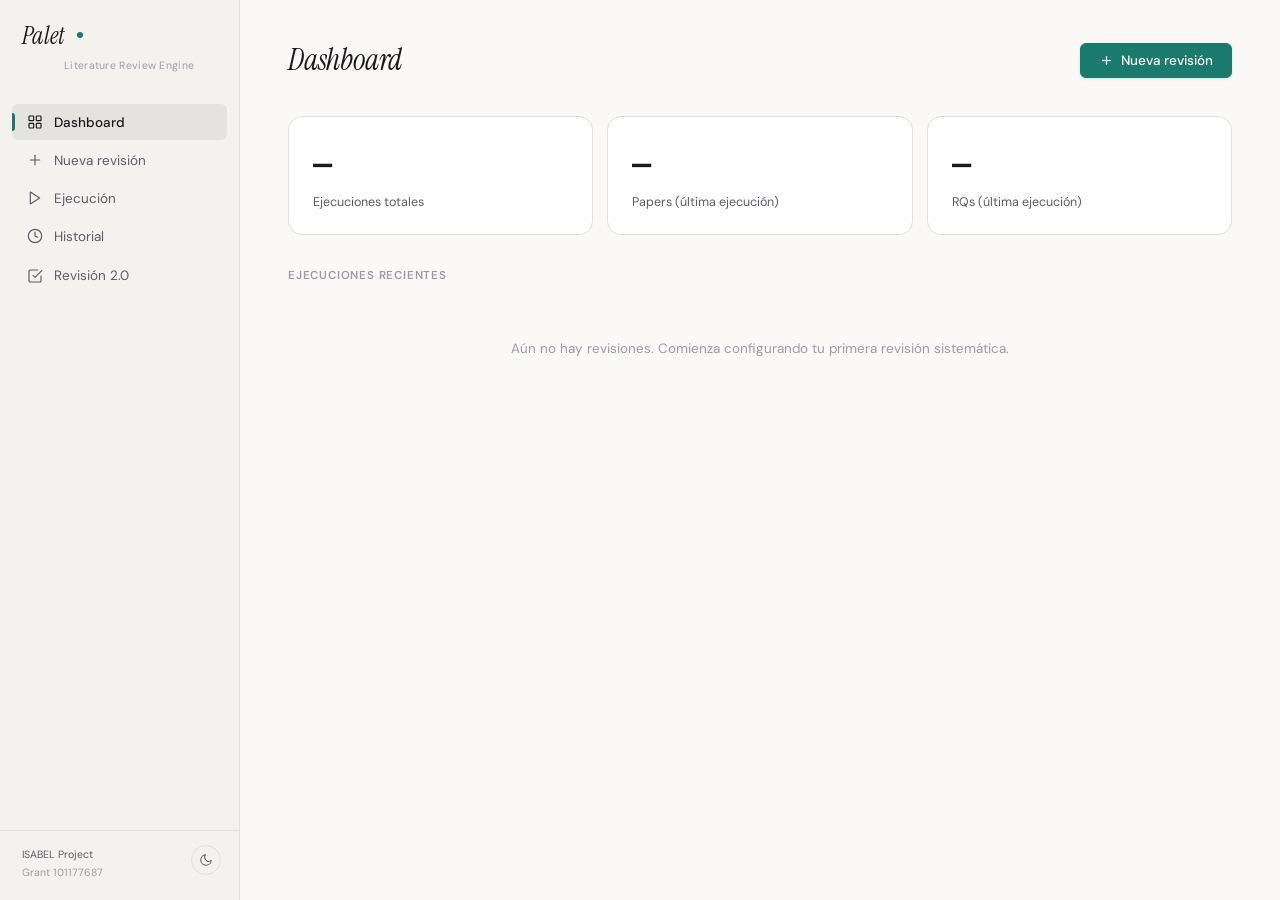
==== commit 59b8864e: "feat(dashboard): page and API for the 2.0 review workflow Run status, dedup, screening with a model " ====
--- a/templates/index.html
+++ b/templates/index.html
@@ -61,6 +61,15 @@
                 </span>
                 <span>Historial</span>
             </button>
+            <a class="nav-item" href="/workflow" style="text-decoration:none;">
+                <span class="nav-icon">
+                    <svg viewBox="0 0 24 24">
+                        <polyline points="9 11 12 14 22 4" />
+                        <path d="M21 12v7a2 2 0 0 1-2 2H5a2 2 0 0 1-2-2V5a2 2 0 0 1 2-2h11" />
+                    </svg>
+                </span>
+                <span>Revisión 2.0</span>
+            </a>
         </div>
 
         <div class="sidebar-footer">
@@ -192,8 +201,8 @@
                                 </div>
                             </div>
                             <div class="cost-note">
-                                Basado en precios de Claude Sonnet 4.5 ($3/MTok input, $15/MTok output).
-                                <a href="https://docs.anthropic.com" target="_blank">Verificar precios actuales</a>.
+                                <span id="cost-note-text">Estimación aproximada.</span>
+                                <a href="https://platform.claude.com/docs/en/about-claude/pricing" target="_blank">Verificar precios actuales</a>.
                             </div>
                         </div>
                     </div>
@@ -201,6 +210,22 @@
                     <!-- Parameters sidebar -->
                     <div class="form-sidebar">
                         <h3>Parámetros</h3>
+
+                        <div class="param-group">
+                            <div class="param-group-title">
+                                <svg viewBox="0 0 24 24">
+                                    <rect x="4" y="4" width="16" height="16" rx="2" />
+                                    <path d="M9 9h6v6H9z" />
+                                    <path d="M9 1v3M15 1v3M9 20v3M15 20v3M20 9h3M20 14h3M1 9h3M1 14h3" />
+                                </svg>
+                                Modelo
+                            </div>
+                            <div class="form-group">
+                                <label for="model-select">Modelo de IA (todas las fases)</label>
+                                <select id="model-select"></select>
+                                <div class="form-hint" id="model-hint" style="margin-top:4px;"></div>
+                            </div>
+                        </div>
 
                         <div class="param-group">
                             <div class="param-group-title">
--- a/static/css/style.css
+++ b/static/css/style.css
@@ -738,6 +738,7 @@
 }
 
 .form-group textarea,
+.form-group select,
 .form-group input[type="number"],
 .form-group input[type="text"] {
     width: 100%;
@@ -761,6 +762,7 @@
 }
 
 .form-group textarea:focus,
+.form-group select:focus,
 .form-group input:focus {
     border-color: var(--accent);
     box-shadow: 0 0 0 3px var(--accent-glow);
